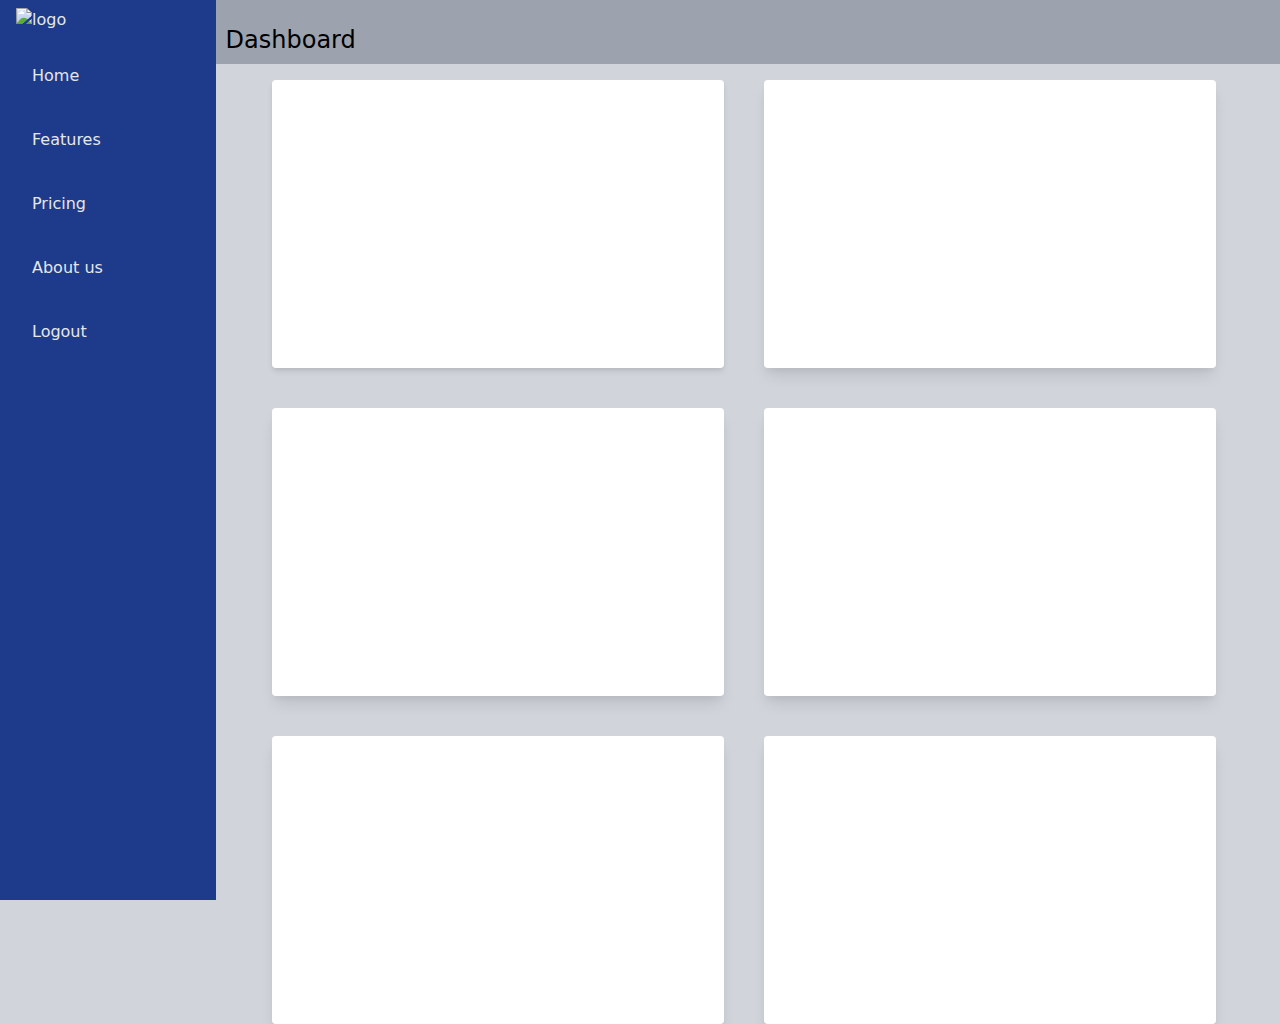
==== dashboard.html @ 1a134754 "Add files via upload" ====
<!DOCTYPE html>
<html lang="en">

<head>
    <meta charset="UTF-8">
    <meta http-equiv="X-UA-Compatible" content="IE=edge">
    <meta name="viewport" content="width=device-width, initial-scale=1.0">
    <link rel="stylesheet" href="styles.css">
    <link rel="shortcut icon" href="../images/favicon1.png" type="image/x-icon">
    <title>EMRC | DASHBOARD</title>

</head>

<body class="bg-gray-300">
    

    <div class=" bg-gray-400 text-gray-100 md:hidden border-2 flex-row ">
        <div class="flex justify-between">
            <div>
                <!-- logo -->
                <div class="relative pt-2 right-24">
                    <img src="../images/MRC_logo_2019.png" alt="">
                </div>
            </div>

                <!-- mobile menu button -->

            <div">
                <button class="mobile-menu-button p-2 focus:bg-gray-300">
                    <svg class="h-8 w-8" xmlns="http://www.w3.org/2000/svg" class="h-6 w-6" fill="none"
                        viewBox="0 0 24 24" stroke="currentColor">
                        <path stroke-linecap="round" stroke-linejoin="round" stroke-width="2"
                            d="M4 6h16M4 12h16M4 18h16" />
                    </svg>
                </button>
        </div>
    </div>
    </div>



    <div class="relative min-h-screen md:flex">

        


        

                    <!-- Charts and Plots -->

        <div class="m-2  md:absolute top-16 left-64 grid md:grid-cols-2 gap-10 md:w-9/12 md:h-72 p-2">

            <div id="line-chart" class="h-72 bg-white rounded shadow-md">
                
            </div>
            <div id="stacked-chart" class="h-72 p-2  bg-white rounded shadow-lg">
                
            </div>
            <div id="gradient" class="h-72 p-2 bg-white rounded shadow-lg">
                
            </div>

            <div id="charplot" class="h-72 bg-white rounded shadow-lg">

            </div>
            <div id="barchart" class="h-72 bg-white rounded shadow-lg">

            </div>
            <div id="piechart" class="h-72 pt-4  mb-4 bg-white rounded shadow-lg">

            </div>

        </div>

                     <!-- sidebar -->               <!-- Mobile menu bar -->
        <div
            class="sidebar bg-blue-900 text-gray-200 w-64 h-screen space-y-6 px-2 md:relative md:translate-x-0 absolute inset-y-0 left-0 transform -translate-x-full transition duration-200 ease-in-out">
            <a href="https://energy-mrc.com/"><img class="m-2 " src="../images/EMRC_logo.png" alt="logo"></a>

            <nav class="space-y-6">
                <div
                    class="text-gray-200 px-4 ml-2 p-2 hover:bg-primary rounded-lg hover:text-white transition duration-400">
                    <a class="" href="/public/dashboard.html"> Home</a>
                </div>

                <div>
                    <a class="block text-gray-200 px-4 ml-2 p-2 hover:bg-primary rounded-lg hover:text-white transition duration-400"
                        href=""> Features</a>
                </div>

                <div>
                    <a class="block text-gray-200 px-4 ml-2 p-2 hover:bg-primary rounded-lg hover:text-white transition duration-400"
                        href=""> Pricing</a>
                </div>
                <div>
                    <a class="block text-gray-200 px-4 ml-2 p-2  hover:bg-primary rounded-lg hover:text-white transition duration-400"
                        href="">About us</a>
                </div>
                <div>
                    <a class="block text-gray-200 px-4 ml-2 p-2  hover:bg-primary rounded-lg hover:text-white transition duration-400"
                        href="login.html">Logout</a>
                </div>


            </nav>

        </div>

                <!-- Top bar -->
        <div class=" invisible md:visible h-16 w-full bg-gray-400">
            <div class="text-2xl text-extrabold py-6 px-2.5">
                <h1> Dashboard</h1>
            </div>
        </div>

       
    </div>

        <!-- Scripts -->

    <script src="../node_modules/echarts/dist/echarts.js"></script>
    <script src="scripts.js"></script>

</body>

</html>
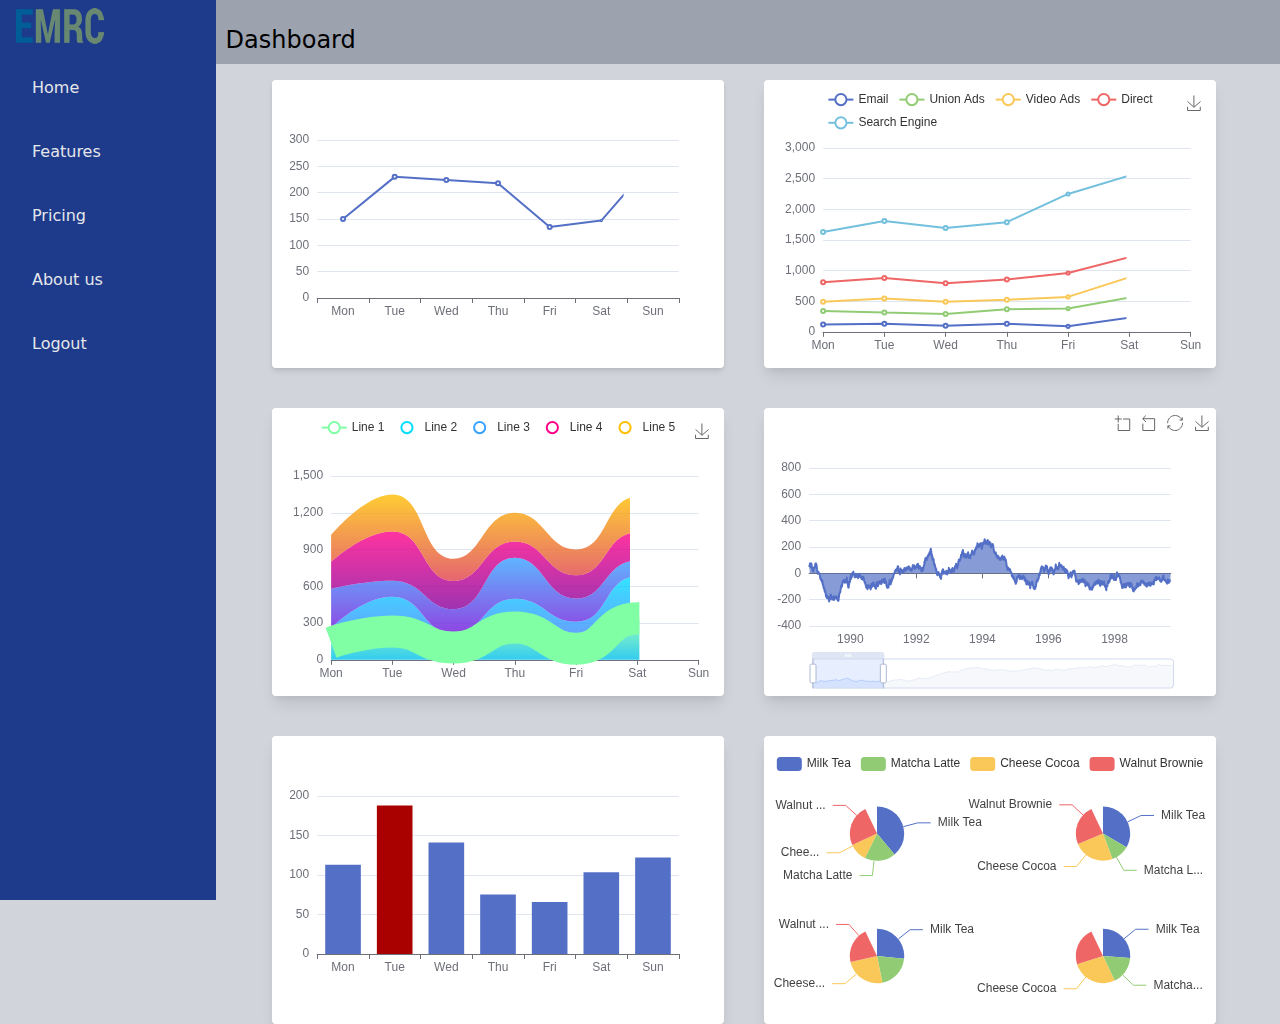
==== commit 6a2c5c7a: "Update dashboard.html" ====
--- a/dashboard.html
+++ b/dashboard.html
@@ -6,7 +6,7 @@
     <meta http-equiv="X-UA-Compatible" content="IE=edge">
     <meta name="viewport" content="width=device-width, initial-scale=1.0">
     <link rel="stylesheet" href="styles.css">
-    <link rel="shortcut icon" href="../images/favicon1.png" type="image/x-icon">
+    <link rel="shortcut icon" href="images/favicon1.png" type="image/x-icon">
     <title>EMRC | DASHBOARD</title>
 
 </head>
@@ -118,9 +118,9 @@
 
         <!-- Scripts -->
 
-    <script src="../node_modules/echarts/dist/echarts.js"></script>
+    <script src="echarts.js"></script>
     <script src="scripts.js"></script>
 
 </body>
 
-</html>+</html>
